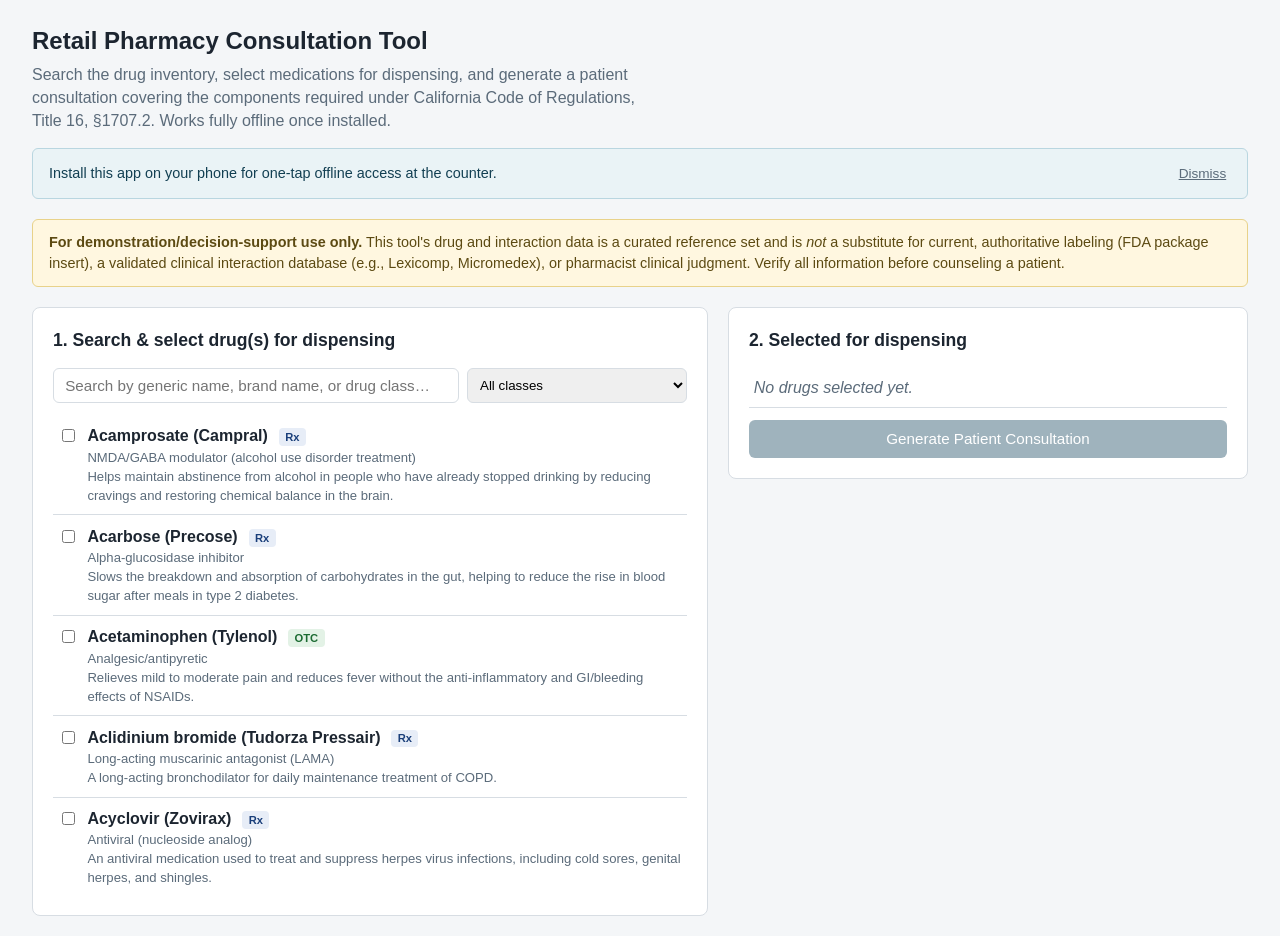
==== docs/index.html @ 9f130d9d "Add installable offline phone app (PWA) Adds docs/ as a fully static, offline-first build of the con" ====
<!doctype html>
<html lang="en">
<head>
  <meta charset="utf-8">
  <meta name="viewport" content="width=device-width, initial-scale=1, viewport-fit=cover">
  <title>Retail Pharmacy Consultation Tool</title>

  <!-- PWA -->
  <link rel="manifest" href="manifest.webmanifest">
  <meta name="theme-color" content="#1a5f7a">
  <meta name="mobile-web-app-capable" content="yes">
  <meta name="apple-mobile-web-app-capable" content="yes">
  <meta name="apple-mobile-web-app-status-bar-style" content="black-translucent">
  <meta name="apple-mobile-web-app-title" content="Rx Consult">
  <link rel="apple-touch-icon" href="icons/icon-180.png">
  <link rel="icon" href="icons/icon-192.png">

  <link rel="stylesheet" href="style.css">
</head>
<body>
  <header class="app-header">
    <h1>Retail Pharmacy Consultation Tool</h1>
    <p class="subtitle">Search the drug inventory, select medications for dispensing, and generate a patient
      consultation covering the components required under California Code of Regulations, Title 16, §1707.2.
      Works fully offline once installed.</p>
  </header>

  <div id="install-banner" class="install-banner" hidden>
    <span id="install-banner-text">Install this app on your phone for one-tap offline access at the counter.</span>
    <button id="install-btn" class="secondary-btn" hidden>Install App</button>
    <button id="install-dismiss" class="text-btn">Dismiss</button>
  </div>

  <div id="loading-banner" class="disclaimer">Loading drug database…</div>

  <div class="disclaimer">
    <strong>For demonstration/decision-support use only.</strong> This tool's drug and interaction data is a
    curated reference set and is <em>not</em> a substitute for current, authoritative labeling (FDA package
    insert), a validated clinical interaction database (e.g., Lexicomp, Micromedex), or pharmacist clinical
    judgment. Verify all information before counseling a patient.
  </div>

  <main class="layout">
    <section class="panel search-panel">
      <h2>1. Search &amp; select drug(s) for dispensing</h2>
      <div class="search-controls">
        <input id="search-input" type="text" placeholder="Search by generic name, brand name, or drug class…" autocomplete="off">
        <select id="class-filter">
          <option value="">All classes</option>
        </select>
      </div>
      <ul id="results-list" class="results-list"></ul>
    </section>

    <section class="panel selected-panel">
      <h2>2. Selected for dispensing</h2>
      <ul id="selected-list" class="selected-list">
        <li class="empty-hint">No drugs selected yet.</li>
      </ul>
      <button id="generate-btn" class="primary-btn" disabled>Generate Patient Consultation</button>
      <div id="generate-error" class="error-msg" hidden></div>
    </section>
  </main>

  <section id="consultation-section" class="panel consultation-panel" hidden>
    <div class="consultation-header">
      <h2>3. Patient Consultation</h2>
      <button id="print-btn" class="secondary-btn">Print</button>
    </div>
    <div id="consultation-output"></div>
  </section>

  <script src="app.js"></script>
  <script src="ui.js"></script>
  <script src="install.js"></script>
  <script>
    if ("serviceWorker" in navigator) {
      window.addEventListener("load", () => {
        navigator.serviceWorker.register("service-worker.js").catch((err) => {
          console.error("Service worker registration failed:", err);
        });
      });
    }
  </script>
</body>
</html>
---- docs/style.css ----
:root {
  --color-bg: #f4f6f8;
  --color-panel: #ffffff;
  --color-border: #d7dde3;
  --color-text: #1c2530;
  --color-muted: #5b6b7a;
  --color-primary: #1a5f7a;
  --color-primary-dark: #123f52;
  --color-danger-bg: #fdecea;
  --color-danger-border: #e5989a;
  --sev-contra: #7a1220;
  --sev-major: #b3261e;
  --sev-moderate: #b06a00;
  --sev-minor: #6b7280;
}

* { box-sizing: border-box; }

body {
  margin: 0;
  font-family: -apple-system, BlinkMacSystemFont, "Segoe UI", Roboto, Helvetica, Arial, sans-serif;
  background: var(--color-bg);
  color: var(--color-text);
  line-height: 1.45;
  padding-top: env(safe-area-inset-top);
  padding-bottom: env(safe-area-inset-bottom);
}

.app-header {
  padding: 1.5rem 2rem 1rem;
}

.app-header h1 {
  margin: 0 0 0.25rem;
  font-size: 1.5rem;
}

.subtitle {
  margin: 0;
  color: var(--color-muted);
  max-width: 70ch;
}

.install-banner {
  margin: 0 2rem 1.25rem;
  padding: 0.75rem 1rem;
  background: #eaf3f6;
  border: 1px solid #b9d6e0;
  border-radius: 6px;
  font-size: 0.9rem;
  color: var(--color-primary-dark);
  display: flex;
  flex-wrap: wrap;
  align-items: center;
  gap: 0.75rem;
}

.install-banner span {
  flex: 1;
  min-width: 200px;
}

.text-btn {
  background: none;
  border: none;
  color: var(--color-muted);
  cursor: pointer;
  text-decoration: underline;
  font-size: 0.85rem;
  padding: 0.3rem;
}

.disclaimer {
  margin: 0 2rem 1.25rem;
  padding: 0.75rem 1rem;
  background: #fff7e0;
  border: 1px solid #e8d28a;
  border-radius: 6px;
  font-size: 0.9rem;
  color: #5c4a12;
}

.layout {
  display: grid;
  grid-template-columns: minmax(0, 1.3fr) minmax(0, 1fr);
  gap: 1.25rem;
  padding: 0 2rem;
  align-items: start;
}

@media (max-width: 900px) {
  .layout { grid-template-columns: 1fr; }
}

.panel {
  background: var(--color-panel);
  border: 1px solid var(--color-border);
  border-radius: 8px;
  padding: 1.25rem;
  margin-bottom: 1.25rem;
}

.panel h2 {
  margin-top: 0;
  font-size: 1.1rem;
}

.search-controls {
  display: flex;
  flex-wrap: wrap;
  gap: 0.5rem;
  margin-bottom: 0.75rem;
}

#search-input {
  flex: 1 1 200px;
  min-width: 0;
  padding: 0.5rem 0.7rem;
  border: 1px solid var(--color-border);
  border-radius: 6px;
  font-size: 0.95rem;
}

#class-filter {
  flex: 1 1 auto;
  min-width: 0;
  max-width: 220px;
  padding: 0.5rem;
  border: 1px solid var(--color-border);
  border-radius: 6px;
}

.results-list, .selected-list {
  list-style: none;
  margin: 0;
  padding: 0;
  max-height: 480px;
  overflow-y: auto;
}

.results-list li {
  display: flex;
  align-items: flex-start;
  gap: 0.6rem;
  padding: 0.6rem 0.3rem;
  border-bottom: 1px solid var(--color-border);
  cursor: pointer;
}

.results-list li:hover {
  background: #f0f6f8;
}

.results-list li input[type="checkbox"] {
  margin-top: 0.3rem;
}

.result-name {
  font-weight: 600;
}

.result-meta {
  font-size: 0.82rem;
  color: var(--color-muted);
}

.badge {
  display: inline-block;
  font-size: 0.7rem;
  font-weight: 700;
  padding: 0.05rem 0.4rem;
  border-radius: 4px;
  margin-left: 0.4rem;
  vertical-align: middle;
}

.badge.otc { background: #e3f2e6; color: #1c6b32; }
.badge.rx { background: #e7edf7; color: #1a3f7a; }
.badge.mixed { background: #f2ecdd; color: #7a5c1a; }
.badge.controlled { background: #f7e3e3; color: #8a1c1c; margin-left: 0.3rem; }

.selected-list li {
  display: flex;
  justify-content: space-between;
  align-items: center;
  padding: 0.5rem 0.3rem;
  border-bottom: 1px solid var(--color-border);
}

.empty-hint {
  color: var(--color-muted);
  font-style: italic;
}

.remove-btn {
  background: none;
  border: none;
  color: var(--sev-major);
  cursor: pointer;
  font-size: 1rem;
  line-height: 1;
  padding: 0.2rem 0.4rem;
}

.primary-btn {
  width: 100%;
  margin-top: 0.75rem;
  padding: 0.65rem 1rem;
  background: var(--color-primary);
  color: white;
  border: none;
  border-radius: 6px;
  font-size: 0.95rem;
  cursor: pointer;
}

.primary-btn:disabled {
  background: #9fb3bd;
  cursor: not-allowed;
}

.primary-btn:not(:disabled):hover {
  background: var(--color-primary-dark);
}

.secondary-btn {
  padding: 0.4rem 0.9rem;
  background: white;
  border: 1px solid var(--color-primary);
  color: var(--color-primary);
  border-radius: 6px;
  cursor: pointer;
  white-space: nowrap;
}

.error-msg {
  margin-top: 0.6rem;
  padding: 0.5rem 0.7rem;
  background: var(--color-danger-bg);
  border: 1px solid var(--color-danger-border);
  border-radius: 6px;
  color: #7a1220;
  font-size: 0.88rem;
}

.consultation-panel {
  margin: 0 2rem 2rem;
}

.consultation-header {
  display: flex;
  justify-content: space-between;
  align-items: center;
}

.drug-consult {
  border: 1px solid var(--color-border);
  border-radius: 8px;
  padding: 1rem 1.25rem;
  margin-bottom: 1.25rem;
}

.drug-consult h3 {
  margin-top: 0;
  color: var(--color-primary-dark);
}

.ccr-section {
  margin-bottom: 0.85rem;
}

.ccr-section h4 {
  margin: 0 0 0.3rem;
  font-size: 0.95rem;
  color: var(--color-muted);
  text-transform: uppercase;
  letter-spacing: 0.03em;
}

.ccr-section ul {
  margin: 0.2rem 0;
  padding-left: 1.3rem;
}

.interactions-block {
  border: 1px solid var(--color-border);
  border-radius: 8px;
  padding: 1rem 1.25rem;
  margin-bottom: 1.25rem;
  background: #fbfbfb;
}

.interaction-card {
  border-left: 4px solid var(--sev-minor);
  padding: 0.5rem 0.8rem;
  margin-bottom: 0.7rem;
  background: white;
  border-radius: 0 6px 6px 0;
}

.interaction-card.sev-contraindicated { border-left-color: var(--sev-contra); }
.interaction-card.sev-major { border-left-color: var(--sev-major); }
.interaction-card.sev-moderate { border-left-color: var(--sev-moderate); }
.interaction-card.sev-minor { border-left-color: var(--sev-minor); }

.sev-label {
  font-weight: 700;
  text-transform: uppercase;
  font-size: 0.75rem;
  letter-spacing: 0.03em;
}

.sev-label.sev-contraindicated { color: var(--sev-contra); }
.sev-label.sev-major { color: var(--sev-major); }
.sev-label.sev-moderate { color: var(--sev-moderate); }
.sev-label.sev-minor { color: var(--sev-minor); }

.otc-tag {
  display: inline-block;
  font-size: 0.7rem;
  font-weight: 700;
  padding: 0.05rem 0.4rem;
  border-radius: 4px;
  background: #e3f2e6;
  color: #1c6b32;
  margin-left: 0.4rem;
}

.no-interactions {
  color: #1c6b32;
  font-weight: 600;
}

@media (max-width: 600px) {
  .app-header, .install-banner, .disclaimer, .layout, .consultation-panel {
    margin-left: 1rem;
    margin-right: 1rem;
    padding-left: 1rem;
    padding-right: 1rem;
  }
  .app-header { padding-left: 1rem; padding-right: 1rem; }
}

@media print {
  .app-header, .install-banner, .disclaimer, .layout, .consultation-header button { display: none; }
  #consultation-section { display: block !important; border: none; margin: 0; padding: 0; }
  .drug-consult, .interactions-block { break-inside: avoid; }
}
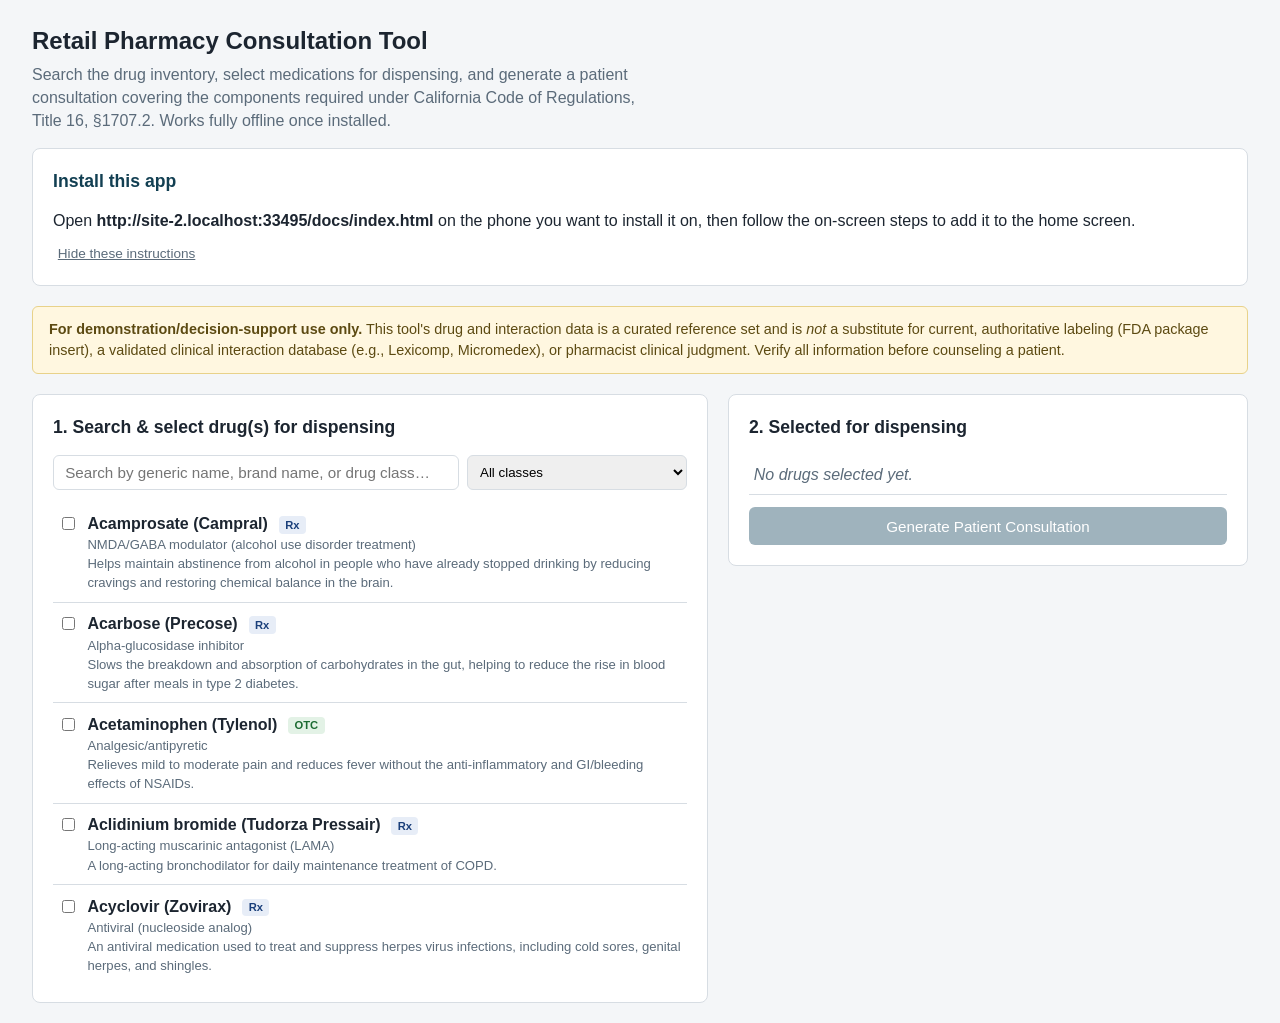
==== commit acc2872a: "Replace dismissible install banner with a persistent, browser-aware install panel iOS Safari has no " ====
--- a/docs/index.html
+++ b/docs/index.html
@@ -6,7 +6,7 @@
   <title>Retail Pharmacy Consultation Tool</title>
 
   <!-- PWA -->
-  <link rel="manifest" href="manifest.webmanifest">
+  <link rel="manifest" href="manifest.json">
   <meta name="theme-color" content="#1a5f7a">
   <meta name="mobile-web-app-capable" content="yes">
   <meta name="apple-mobile-web-app-capable" content="yes">
@@ -25,11 +25,47 @@
       Works fully offline once installed.</p>
   </header>
 
-  <div id="install-banner" class="install-banner" hidden>
-    <span id="install-banner-text">Install this app on your phone for one-tap offline access at the counter.</span>
-    <button id="install-btn" class="secondary-btn" hidden>Install App</button>
-    <button id="install-dismiss" class="text-btn">Dismiss</button>
-  </div>
+  <section id="install-panel" class="panel install-panel">
+    <h2>Install this app</h2>
+
+    <div id="install-not-mobile" class="install-variant" hidden>
+      <p>Open <strong id="install-url-text">this page</strong> on the phone you want to install it on, then
+        follow the on-screen steps to add it to the home screen.</p>
+    </div>
+
+    <div id="install-ios-safari" class="install-variant" hidden>
+      <p>Add this app to your Home Screen so it opens like a normal app and works with no signal:</p>
+      <ol class="install-steps">
+        <li>Tap the <strong>Share</strong> button <span class="icon-inline icon-share" aria-hidden="true"></span>
+          in the Safari toolbar.</li>
+        <li>Scroll down and tap <strong>"Add to Home Screen."</strong></li>
+        <li>Tap <strong>"Add"</strong> in the top-right corner.</li>
+      </ol>
+    </div>
+
+    <div id="install-ios-other" class="install-variant" hidden>
+      <p><strong>This browser can't install apps to your Home Screen on iPhone/iPad.</strong> Open this same
+        link in <strong>Safari</strong> instead (copy the link, or tap the browser menu and choose
+        "Open in Safari"), then use Safari's <strong>Share</strong> button →
+        <strong>"Add to Home Screen."</strong></p>
+    </div>
+
+    <div id="install-android" class="install-variant" hidden>
+      <p id="install-android-text">Install this app to your Home Screen for one-tap offline access at the
+        counter.</p>
+      <button id="install-btn" class="primary-btn" hidden>Install App</button>
+      <ol id="install-android-steps" class="install-steps" hidden>
+        <li>Tap the <strong>⋮</strong> menu (top-right of the browser).</li>
+        <li>Tap <strong>"Add to Home screen"</strong> or <strong>"Install app."</strong></li>
+      </ol>
+    </div>
+
+    <div id="install-already" class="install-variant" hidden>
+      <p>✓ You're using the installed app.</p>
+    </div>
+
+    <button id="install-dismiss" class="text-btn">Hide these instructions</button>
+  </section>
 
   <div id="loading-banner" class="disclaimer">Loading drug database…</div>
 
--- a/docs/style.css
+++ b/docs/style.css
@@ -41,23 +41,66 @@
   max-width: 70ch;
 }
 
-.install-banner {
+.install-panel {
   margin: 0 2rem 1.25rem;
-  padding: 0.75rem 1rem;
   background: #eaf3f6;
   border: 1px solid #b9d6e0;
-  border-radius: 6px;
-  font-size: 0.9rem;
+}
+
+.install-panel h2 {
   color: var(--color-primary-dark);
-  display: flex;
-  flex-wrap: wrap;
-  align-items: center;
-  gap: 0.75rem;
-}
-
-.install-banner span {
-  flex: 1;
-  min-width: 200px;
+}
+
+.install-variant p {
+  margin: 0 0 0.5rem;
+}
+
+.install-steps {
+  margin: 0 0 0.75rem;
+  padding-left: 1.4rem;
+}
+
+.install-steps li {
+  margin-bottom: 0.35rem;
+}
+
+.icon-inline {
+  display: inline-block;
+  vertical-align: middle;
+  margin: 0 0.15rem;
+}
+
+.icon-share {
+  width: 1rem;
+  height: 1.2rem;
+  position: relative;
+  border: 2px solid var(--color-primary-dark);
+  border-top: none;
+  border-radius: 0 0 2px 2px;
+}
+
+.icon-share::before {
+  content: "";
+  position: absolute;
+  left: 50%;
+  top: -0.75rem;
+  width: 2px;
+  height: 0.7rem;
+  background: var(--color-primary-dark);
+  transform: translateX(-50%);
+}
+
+.icon-share::after {
+  content: "";
+  position: absolute;
+  left: 50%;
+  top: -0.78rem;
+  width: 0;
+  height: 0;
+  border-left: 4px solid transparent;
+  border-right: 4px solid transparent;
+  border-bottom: 5px solid var(--color-primary-dark);
+  transform: translateX(-50%);
 }
 
 .text-btn {
@@ -332,7 +375,7 @@
 }
 
 @media (max-width: 600px) {
-  .app-header, .install-banner, .disclaimer, .layout, .consultation-panel {
+  .app-header, .install-panel, .disclaimer, .layout, .consultation-panel {
     margin-left: 1rem;
     margin-right: 1rem;
     padding-left: 1rem;
@@ -342,7 +385,7 @@
 }
 
 @media print {
-  .app-header, .install-banner, .disclaimer, .layout, .consultation-header button { display: none; }
+  .app-header, .install-panel, .disclaimer, .layout, .consultation-header button { display: none; }
   #consultation-section { display: block !important; border: none; margin: 0; padding: 0; }
   .drug-consult, .interactions-block { break-inside: avoid; }
 }
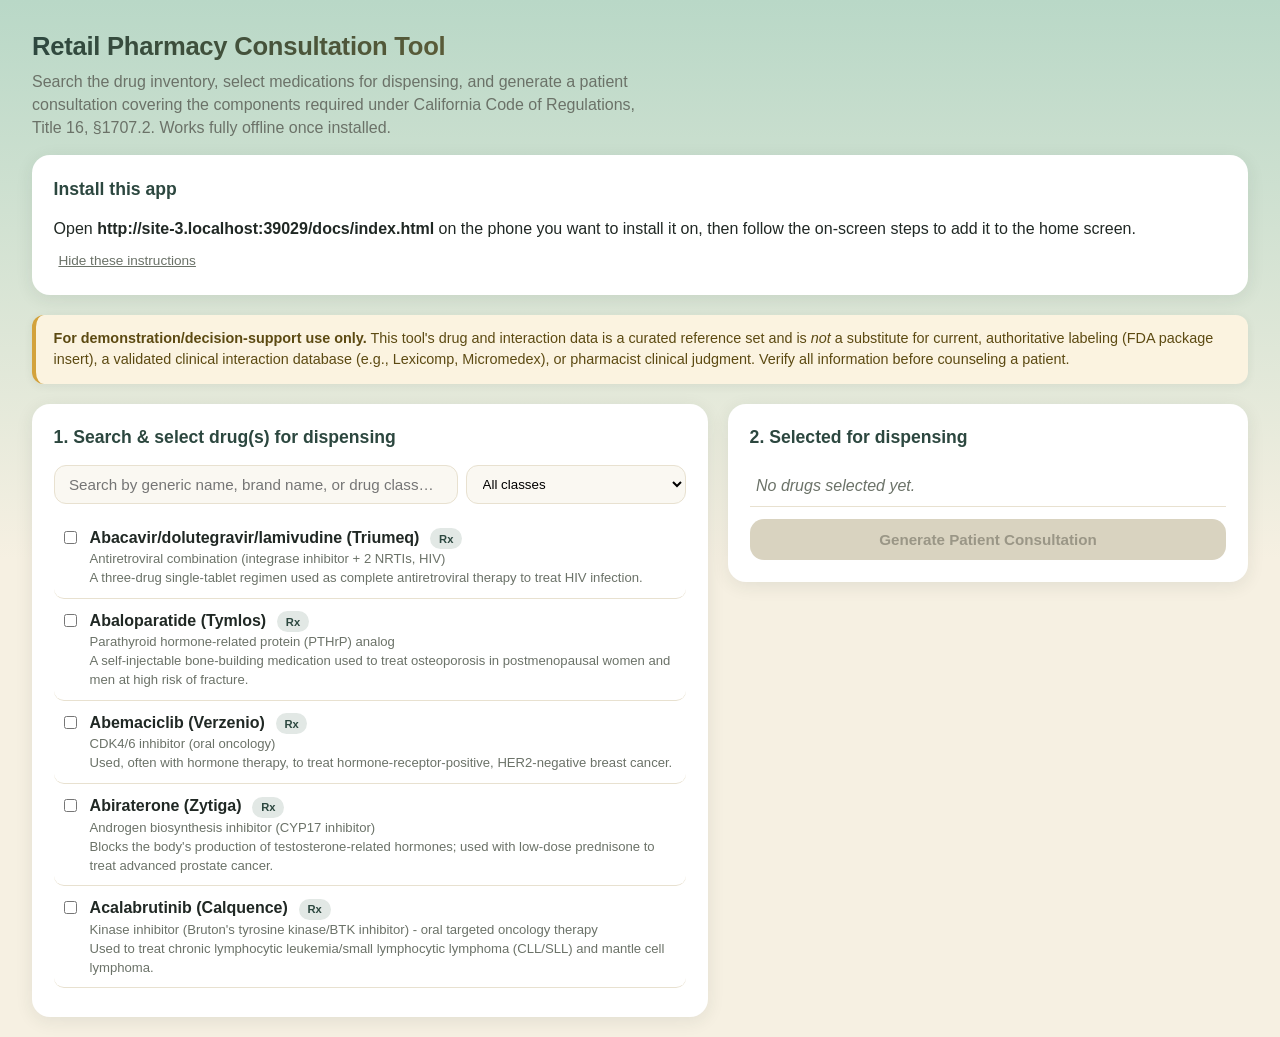
==== commit 2af7c977: "Restyle to a sage-green/cream/gold visual design Updates the color palette and card styling across b" ====
--- a/docs/index.html
+++ b/docs/index.html
@@ -7,7 +7,7 @@
 
   <!-- PWA -->
   <link rel="manifest" href="manifest.json">
-  <meta name="theme-color" content="#1a5f7a">
+  <meta name="theme-color" content="#2c473f">
   <meta name="mobile-web-app-capable" content="yes">
   <meta name="apple-mobile-web-app-capable" content="yes">
   <meta name="apple-mobile-web-app-status-bar-style" content="black-translucent">
--- a/docs/style.css
+++ b/docs/style.css
@@ -1,17 +1,30 @@
 :root {
-  --color-bg: #f4f6f8;
+  --color-bg-top: #b9d8c7;
+  --color-bg-bottom: #f6f0e2;
   --color-panel: #ffffff;
-  --color-border: #d7dde3;
-  --color-text: #1c2530;
-  --color-muted: #5b6b7a;
-  --color-primary: #1a5f7a;
-  --color-primary-dark: #123f52;
+  --color-border: #e8e1d0;
+  --color-text: #202824;
+  --color-muted: #6b7268;
+  --color-primary: #d3a23c;
+  --color-primary-dark: #b0812a;
+  --color-secondary: #2c473f;
+  --color-secondary-dark: #1c322c;
   --color-danger-bg: #fdecea;
   --color-danger-border: #e5989a;
   --sev-contra: #7a1220;
-  --sev-major: #b3261e;
-  --sev-moderate: #b06a00;
-  --sev-minor: #6b7280;
+  --sev-major: #c0392b;
+  --sev-moderate: #c2892c;
+  --sev-minor: #8a9088;
+  --badge-otc-bg: #d9ecdf;
+  --badge-otc-text: #2f6b4a;
+  --badge-rx-bg: #e2e8e5;
+  --badge-rx-text: #2c473f;
+  --badge-mixed-bg: #f3e3bb;
+  --badge-mixed-text: #8a6519;
+  --badge-controlled-bg: #f7dede;
+  --badge-controlled-text: #8a1c1c;
+  --shadow-card: 0 4px 18px rgba(32, 55, 44, 0.09);
+  --shadow-card-sm: 0 2px 10px rgba(32, 55, 44, 0.07);
 }
 
 * { box-sizing: border-box; }
@@ -19,7 +32,10 @@
 body {
   margin: 0;
   font-family: -apple-system, BlinkMacSystemFont, "Segoe UI", Roboto, Helvetica, Arial, sans-serif;
-  background: var(--color-bg);
+  background-color: var(--color-bg-bottom);
+  background-image: linear-gradient(180deg, var(--color-bg-top) 0%, var(--color-bg-bottom) 100%);
+  background-repeat: no-repeat;
+  background-size: 100% 560px;
   color: var(--color-text);
   line-height: 1.45;
   padding-top: env(safe-area-inset-top);
@@ -27,12 +43,18 @@
 }
 
 .app-header {
-  padding: 1.5rem 2rem 1rem;
+  padding: 1.75rem 2rem 1rem;
 }
 
 .app-header h1 {
-  margin: 0 0 0.25rem;
-  font-size: 1.5rem;
+  margin: 0 0 0.3rem;
+  font-size: 1.6rem;
+  font-weight: 800;
+  background: linear-gradient(120deg, var(--color-secondary) 0%, var(--color-primary-dark) 100%);
+  -webkit-background-clip: text;
+  background-clip: text;
+  color: transparent;
+  letter-spacing: -0.01em;
 }
 
 .subtitle {
@@ -43,12 +65,12 @@
 
 .install-panel {
   margin: 0 2rem 1.25rem;
-  background: #eaf3f6;
-  border: 1px solid #b9d6e0;
+  background: #fffdf8;
+  border: none;
 }
 
 .install-panel h2 {
-  color: var(--color-primary-dark);
+  color: var(--color-secondary);
 }
 
 .install-variant p {
@@ -115,12 +137,14 @@
 
 .disclaimer {
   margin: 0 2rem 1.25rem;
-  padding: 0.75rem 1rem;
-  background: #fff7e0;
-  border: 1px solid #e8d28a;
-  border-radius: 6px;
+  padding: 0.85rem 1.1rem;
+  background: #fbf3e0;
+  border: none;
+  border-left: 4px solid var(--color-primary);
+  border-radius: 12px;
   font-size: 0.9rem;
   color: #5c4a12;
+  box-shadow: var(--shadow-card-sm);
 }
 
 .layout {
@@ -132,20 +156,23 @@
 }
 
 @media (max-width: 900px) {
-  .layout { grid-template-columns: 1fr; }
+  .layout { grid-template-columns: minmax(0, 1fr); }
 }
 
 .panel {
   background: var(--color-panel);
-  border: 1px solid var(--color-border);
-  border-radius: 8px;
-  padding: 1.25rem;
+  border: none;
+  border-radius: 18px;
+  padding: 1.35rem;
   margin-bottom: 1.25rem;
+  box-shadow: var(--shadow-card);
 }
 
 .panel h2 {
   margin-top: 0;
   font-size: 1.1rem;
+  font-weight: 700;
+  color: var(--color-secondary);
 }
 
 .search-controls {
@@ -158,9 +185,10 @@
 #search-input {
   flex: 1 1 200px;
   min-width: 0;
-  padding: 0.5rem 0.7rem;
+  padding: 0.6rem 0.9rem;
   border: 1px solid var(--color-border);
-  border-radius: 6px;
+  background: #faf8f2;
+  border-radius: 12px;
   font-size: 0.95rem;
 }
 
@@ -168,9 +196,10 @@
   flex: 1 1 auto;
   min-width: 0;
   max-width: 220px;
-  padding: 0.5rem;
+  padding: 0.6rem 0.7rem;
   border: 1px solid var(--color-border);
-  border-radius: 6px;
+  background: #faf8f2;
+  border-radius: 12px;
 }
 
 .results-list, .selected-list {
@@ -185,48 +214,52 @@
   display: flex;
   align-items: flex-start;
   gap: 0.6rem;
-  padding: 0.6rem 0.3rem;
+  padding: 0.65rem 0.4rem;
   border-bottom: 1px solid var(--color-border);
   cursor: pointer;
+  border-radius: 10px;
 }
 
 .results-list li:hover {
-  background: #f0f6f8;
+  background: #f3f0e5;
 }
 
 .results-list li input[type="checkbox"] {
   margin-top: 0.3rem;
+  accent-color: var(--color-primary);
 }
 
 .result-name {
   font-weight: 600;
+  overflow-wrap: break-word;
 }
 
 .result-meta {
   font-size: 0.82rem;
   color: var(--color-muted);
+  overflow-wrap: break-word;
 }
 
 .badge {
   display: inline-block;
   font-size: 0.7rem;
   font-weight: 700;
-  padding: 0.05rem 0.4rem;
-  border-radius: 4px;
+  padding: 0.15rem 0.55rem;
+  border-radius: 999px;
   margin-left: 0.4rem;
   vertical-align: middle;
 }
 
-.badge.otc { background: #e3f2e6; color: #1c6b32; }
-.badge.rx { background: #e7edf7; color: #1a3f7a; }
-.badge.mixed { background: #f2ecdd; color: #7a5c1a; }
-.badge.controlled { background: #f7e3e3; color: #8a1c1c; margin-left: 0.3rem; }
+.badge.otc { background: var(--badge-otc-bg); color: var(--badge-otc-text); }
+.badge.rx { background: var(--badge-rx-bg); color: var(--badge-rx-text); }
+.badge.mixed { background: var(--badge-mixed-bg); color: var(--badge-mixed-text); }
+.badge.controlled { background: var(--badge-controlled-bg); color: var(--badge-controlled-text); margin-left: 0.3rem; }
 
 .selected-list li {
   display: flex;
   justify-content: space-between;
   align-items: center;
-  padding: 0.5rem 0.3rem;
+  padding: 0.55rem 0.4rem;
   border-bottom: 1px solid var(--color-border);
 }
 
@@ -248,32 +281,42 @@
 .primary-btn {
   width: 100%;
   margin-top: 0.75rem;
-  padding: 0.65rem 1rem;
-  background: var(--color-primary);
-  color: white;
-  border: none;
-  border-radius: 6px;
+  padding: 0.75rem 1rem;
+  background: linear-gradient(135deg, #ddb35c 0%, var(--color-primary) 100%);
+  color: #2a1f04;
+  font-weight: 700;
+  border: none;
+  border-radius: 14px;
   font-size: 0.95rem;
   cursor: pointer;
+  box-shadow: 0 4px 14px rgba(211, 162, 60, 0.4);
 }
 
 .primary-btn:disabled {
-  background: #9fb3bd;
+  background: #d9d3c0;
+  color: #9a9686;
+  box-shadow: none;
   cursor: not-allowed;
 }
 
 .primary-btn:not(:disabled):hover {
-  background: var(--color-primary-dark);
+  background: linear-gradient(135deg, #e0bc6d 0%, var(--color-primary-dark) 100%);
 }
 
 .secondary-btn {
-  padding: 0.4rem 0.9rem;
-  background: white;
-  border: 1px solid var(--color-primary);
-  color: var(--color-primary);
-  border-radius: 6px;
+  padding: 0.5rem 1rem;
+  background: var(--color-secondary);
+  border: none;
+  color: white;
+  font-weight: 600;
+  border-radius: 12px;
   cursor: pointer;
   white-space: nowrap;
+  box-shadow: var(--shadow-card-sm);
+}
+
+.secondary-btn:hover {
+  background: var(--color-secondary-dark);
 }
 
 .error-msg {
@@ -281,7 +324,7 @@
   padding: 0.5rem 0.7rem;
   background: var(--color-danger-bg);
   border: 1px solid var(--color-danger-border);
-  border-radius: 6px;
+  border-radius: 12px;
   color: #7a1220;
   font-size: 0.88rem;
 }
@@ -297,15 +340,17 @@
 }
 
 .drug-consult {
-  border: 1px solid var(--color-border);
-  border-radius: 8px;
-  padding: 1rem 1.25rem;
+  border: none;
+  border-radius: 16px;
+  padding: 1.1rem 1.35rem;
   margin-bottom: 1.25rem;
+  background: var(--color-panel);
+  box-shadow: var(--shadow-card-sm);
 }
 
 .drug-consult h3 {
   margin-top: 0;
-  color: var(--color-primary-dark);
+  color: var(--color-secondary);
 }
 
 .ccr-section {
@@ -326,19 +371,21 @@
 }
 
 .interactions-block {
-  border: 1px solid var(--color-border);
-  border-radius: 8px;
-  padding: 1rem 1.25rem;
+  border: none;
+  border-radius: 16px;
+  padding: 1.1rem 1.35rem;
   margin-bottom: 1.25rem;
-  background: #fbfbfb;
+  background: #fffdf8;
+  box-shadow: var(--shadow-card-sm);
 }
 
 .interaction-card {
   border-left: 4px solid var(--sev-minor);
-  padding: 0.5rem 0.8rem;
+  padding: 0.55rem 0.85rem;
   margin-bottom: 0.7rem;
   background: white;
-  border-radius: 0 6px 6px 0;
+  border-radius: 0 12px 12px 0;
+  box-shadow: var(--shadow-card-sm);
 }
 
 .interaction-card.sev-contraindicated { border-left-color: var(--sev-contra); }
@@ -362,15 +409,15 @@
   display: inline-block;
   font-size: 0.7rem;
   font-weight: 700;
-  padding: 0.05rem 0.4rem;
-  border-radius: 4px;
-  background: #e3f2e6;
-  color: #1c6b32;
+  padding: 0.15rem 0.55rem;
+  border-radius: 999px;
+  background: var(--badge-otc-bg);
+  color: var(--badge-otc-text);
   margin-left: 0.4rem;
 }
 
 .no-interactions {
-  color: #1c6b32;
+  color: var(--badge-otc-text);
   font-weight: 600;
 }
 
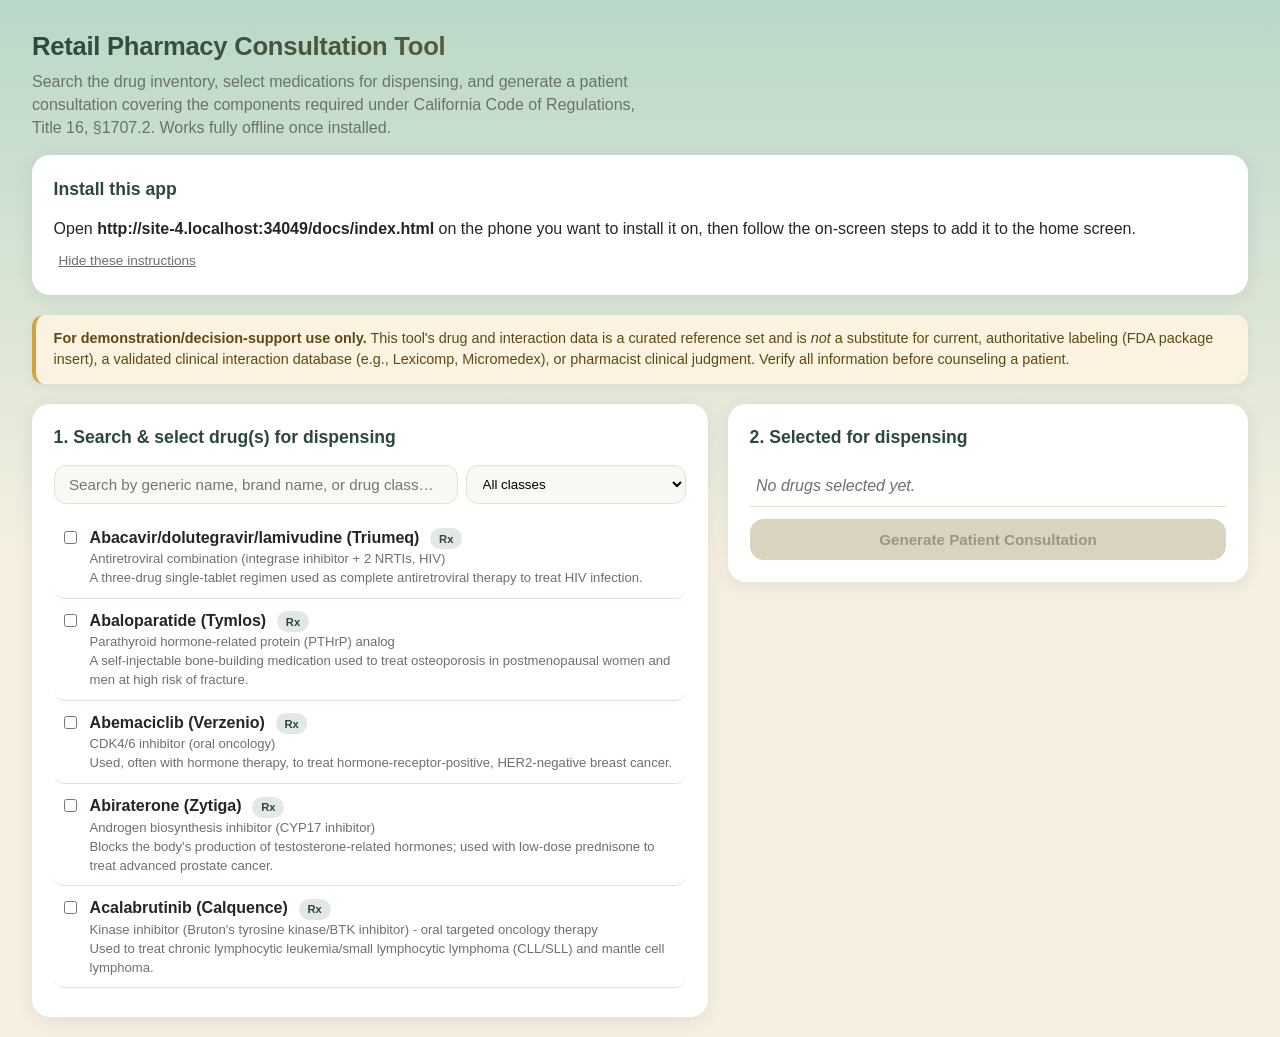
==== commit 9da438d2: "Clarify iOS install instructions: in-app-browser warning + copy link The most common reason "Add to " ====
--- a/docs/index.html
+++ b/docs/index.html
@@ -34,20 +34,41 @@
     </div>
 
     <div id="install-ios-safari" class="install-variant" hidden>
-      <p>Add this app to your Home Screen so it opens like a normal app and works with no signal:</p>
+      <p class="install-warning">⚠️ <strong>Important:</strong> this only works if the page is open directly in
+        the <strong>Safari</strong> app — not in the little in-app browser you get from tapping a link inside
+        Messages, Mail, Slack, or similar apps. Those often hide "Add to Home Screen" entirely, even though they
+        look like Safari.</p>
+      <p><strong>Safest way to be sure:</strong></p>
+      <ol class="install-steps">
+        <li>Tap <strong>Copy Link</strong> below.</li>
+        <li>Open the <strong>Safari</strong> app yourself (the blue compass icon on your home screen).</li>
+        <li>Tap the address bar at the top and <strong>paste</strong> the link in, then go.</li>
+      </ol>
+      <button id="copy-link-btn-safari" class="secondary-btn">Copy Link</button>
+      <p id="copy-link-feedback-safari" class="copy-feedback" hidden>Link copied — now open Safari and paste it in.</p>
+      <p style="margin-top:1rem;"><strong>Once the page is open in Safari:</strong></p>
       <ol class="install-steps">
         <li>Tap the <strong>Share</strong> button <span class="icon-inline icon-share" aria-hidden="true"></span>
-          in the Safari toolbar.</li>
-        <li>Scroll down and tap <strong>"Add to Home Screen."</strong></li>
+          in the Safari toolbar (bottom of the screen).</li>
+        <li>Scroll down the list and tap <strong>"Add to Home Screen."</strong> (If you don't see it at all,
+          you're still not in real Safari — see the warning above.)</li>
         <li>Tap <strong>"Add"</strong> in the top-right corner.</li>
       </ol>
     </div>
 
     <div id="install-ios-other" class="install-variant" hidden>
-      <p><strong>This browser can't install apps to your Home Screen on iPhone/iPad.</strong> Open this same
-        link in <strong>Safari</strong> instead (copy the link, or tap the browser menu and choose
-        "Open in Safari"), then use Safari's <strong>Share</strong> button →
-        <strong>"Add to Home Screen."</strong></p>
+      <p><strong>This browser can't install apps to your iPhone/iPad Home Screen.</strong> You'll need to open
+        this page in the <strong>Safari</strong> app instead.</p>
+      <ol class="install-steps">
+        <li>Tap <strong>Copy Link</strong> below.</li>
+        <li>Open the <strong>Safari</strong> app yourself (the blue compass icon on your home screen) —
+          don't rely on an "Open in Safari" menu option, some browsers don't have one.</li>
+        <li>Tap the address bar at the top and <strong>paste</strong> the link in, then go.</li>
+        <li>Once loaded, tap the <strong>Share</strong> button, scroll down, and tap
+          <strong>"Add to Home Screen."</strong></li>
+      </ol>
+      <button id="copy-link-btn-other" class="secondary-btn">Copy Link</button>
+      <p id="copy-link-feedback-other" class="copy-feedback" hidden>Link copied — now open Safari and paste it in.</p>
     </div>
 
     <div id="install-android" class="install-variant" hidden>
--- a/docs/style.css
+++ b/docs/style.css
@@ -86,6 +86,22 @@
   margin-bottom: 0.35rem;
 }
 
+.install-warning {
+  background: #fbf3e0;
+  border-left: 4px solid var(--color-primary);
+  border-radius: 10px;
+  padding: 0.7rem 0.9rem;
+  margin-bottom: 0.9rem !important;
+}
+
+.copy-feedback {
+  margin-top: 0.5rem;
+  font-size: 0.85rem;
+  color: var(--badge-otc-text);
+  font-weight: 600;
+  word-break: break-all;
+}
+
 .icon-inline {
   display: inline-block;
   vertical-align: middle;
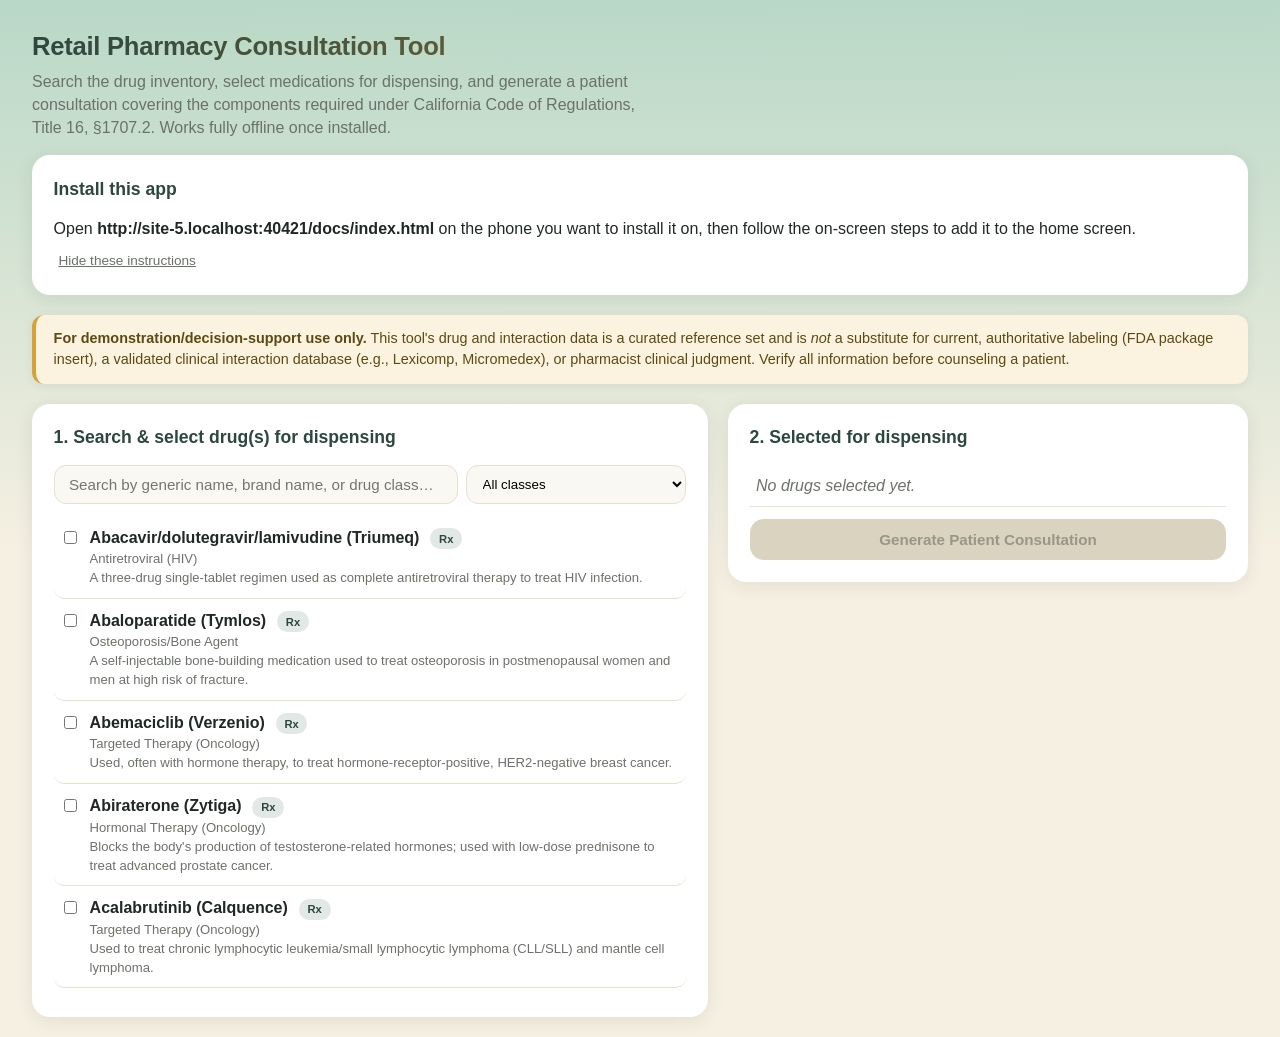
==== commit 4efa31a9: "Simplify iPhone install instructions The Safari-detected instructions previously opened with a warni" ====
--- a/docs/index.html
+++ b/docs/index.html
@@ -34,38 +34,42 @@
     </div>
 
     <div id="install-ios-safari" class="install-variant" hidden>
-      <p class="install-warning">⚠️ <strong>Important:</strong> this only works if the page is open directly in
-        the <strong>Safari</strong> app — not in the little in-app browser you get from tapping a link inside
-        Messages, Mail, Slack, or similar apps. Those often hide "Add to Home Screen" entirely, even though they
-        look like Safari.</p>
-      <p><strong>Safest way to be sure:</strong></p>
+      <p>You're in Safari — installing takes about 10 seconds:</p>
       <ol class="install-steps">
-        <li>Tap <strong>Copy Link</strong> below.</li>
-        <li>Open the <strong>Safari</strong> app yourself (the blue compass icon on your home screen).</li>
-        <li>Tap the address bar at the top and <strong>paste</strong> the link in, then go.</li>
+        <li><strong>Tap the Share button</strong> <span class="icon-inline icon-share" aria-hidden="true"></span>
+          at the <strong>bottom</strong> of the screen (the square with an arrow pointing up).</li>
+        <li><strong>Scroll down</strong> the menu that pops up and tap <strong>"Add to Home Screen."</strong></li>
+        <li><strong>Tap "Add"</strong> in the top-right corner.</li>
       </ol>
-      <button id="copy-link-btn-safari" class="secondary-btn">Copy Link</button>
-      <p id="copy-link-feedback-safari" class="copy-feedback" hidden>Link copied — now open Safari and paste it in.</p>
-      <p style="margin-top:1rem;"><strong>Once the page is open in Safari:</strong></p>
-      <ol class="install-steps">
-        <li>Tap the <strong>Share</strong> button <span class="icon-inline icon-share" aria-hidden="true"></span>
-          in the Safari toolbar (bottom of the screen).</li>
-        <li>Scroll down the list and tap <strong>"Add to Home Screen."</strong> (If you don't see it at all,
-          you're still not in real Safari — see the warning above.)</li>
-        <li>Tap <strong>"Add"</strong> in the top-right corner.</li>
-      </ol>
+      <p>A new app icon appears on your Home Screen — tap it any time to open the app, even with no internet
+        connection.</p>
+
+      <details class="install-troubleshoot">
+        <summary>Don't see "Add to Home Screen" in step 2?</summary>
+        <p>That means this page is actually open inside another app's built-in browser (Messages, Mail, Slack,
+          etc.), even though it looks like Safari. To fix it:</p>
+        <ol class="install-steps">
+          <li><strong>Tap Copy Link</strong> below.</li>
+          <li><strong>Open the Safari app</strong> yourself — the blue compass icon on your Home Screen.</li>
+          <li><strong>Tap the address bar</strong> at the top, <strong>paste</strong> the link, and go.</li>
+          <li>Then repeat steps 1–3 above.</li>
+        </ol>
+        <button id="copy-link-btn-safari" class="secondary-btn">Copy Link</button>
+        <p id="copy-link-feedback-safari" class="copy-feedback" hidden>Link copied — now open Safari and paste it in.</p>
+      </details>
     </div>
 
     <div id="install-ios-other" class="install-variant" hidden>
-      <p><strong>This browser can't install apps to your iPhone/iPad Home Screen.</strong> You'll need to open
-        this page in the <strong>Safari</strong> app instead.</p>
+      <p><strong>This browser can't add apps to your iPhone/iPad Home Screen.</strong> You'll need to open this
+        page in Safari instead — it only takes a minute:</p>
       <ol class="install-steps">
-        <li>Tap <strong>Copy Link</strong> below.</li>
-        <li>Open the <strong>Safari</strong> app yourself (the blue compass icon on your home screen) —
-          don't rely on an "Open in Safari" menu option, some browsers don't have one.</li>
-        <li>Tap the address bar at the top and <strong>paste</strong> the link in, then go.</li>
-        <li>Once loaded, tap the <strong>Share</strong> button, scroll down, and tap
-          <strong>"Add to Home Screen."</strong></li>
+        <li><strong>Tap Copy Link</strong> below.</li>
+        <li><strong>Open the Safari app</strong> yourself — the blue compass icon on your Home Screen. (Don't
+          look for an "Open in Safari" option in this browser's menu — not all browsers have one.)</li>
+        <li><strong>Tap the address bar</strong> at the top, <strong>paste</strong> the link, and go.</li>
+        <li>Once the page loads in Safari, <strong>tap the Share button</strong>
+          <span class="icon-inline icon-share" aria-hidden="true"></span> at the bottom of the screen.</li>
+        <li><strong>Scroll down</strong> and tap <strong>"Add to Home Screen,"</strong> then tap <strong>"Add."</strong></li>
       </ol>
       <button id="copy-link-btn-other" class="secondary-btn">Copy Link</button>
       <p id="copy-link-feedback-other" class="copy-feedback" hidden>Link copied — now open Safari and paste it in.</p>
--- a/docs/style.css
+++ b/docs/style.css
@@ -94,6 +94,28 @@
   margin-bottom: 0.9rem !important;
 }
 
+.install-troubleshoot {
+  margin-top: 1rem;
+  background: #faf8f2;
+  border: 1px solid var(--color-border);
+  border-radius: 10px;
+  padding: 0.7rem 0.9rem;
+}
+
+.install-troubleshoot summary {
+  cursor: pointer;
+  font-weight: 600;
+  color: var(--color-secondary);
+}
+
+.install-troubleshoot[open] summary {
+  margin-bottom: 0.6rem;
+}
+
+.install-troubleshoot p:first-of-type {
+  margin-top: 0;
+}
+
 .copy-feedback {
   margin-top: 0.5rem;
   font-size: 0.85rem;
